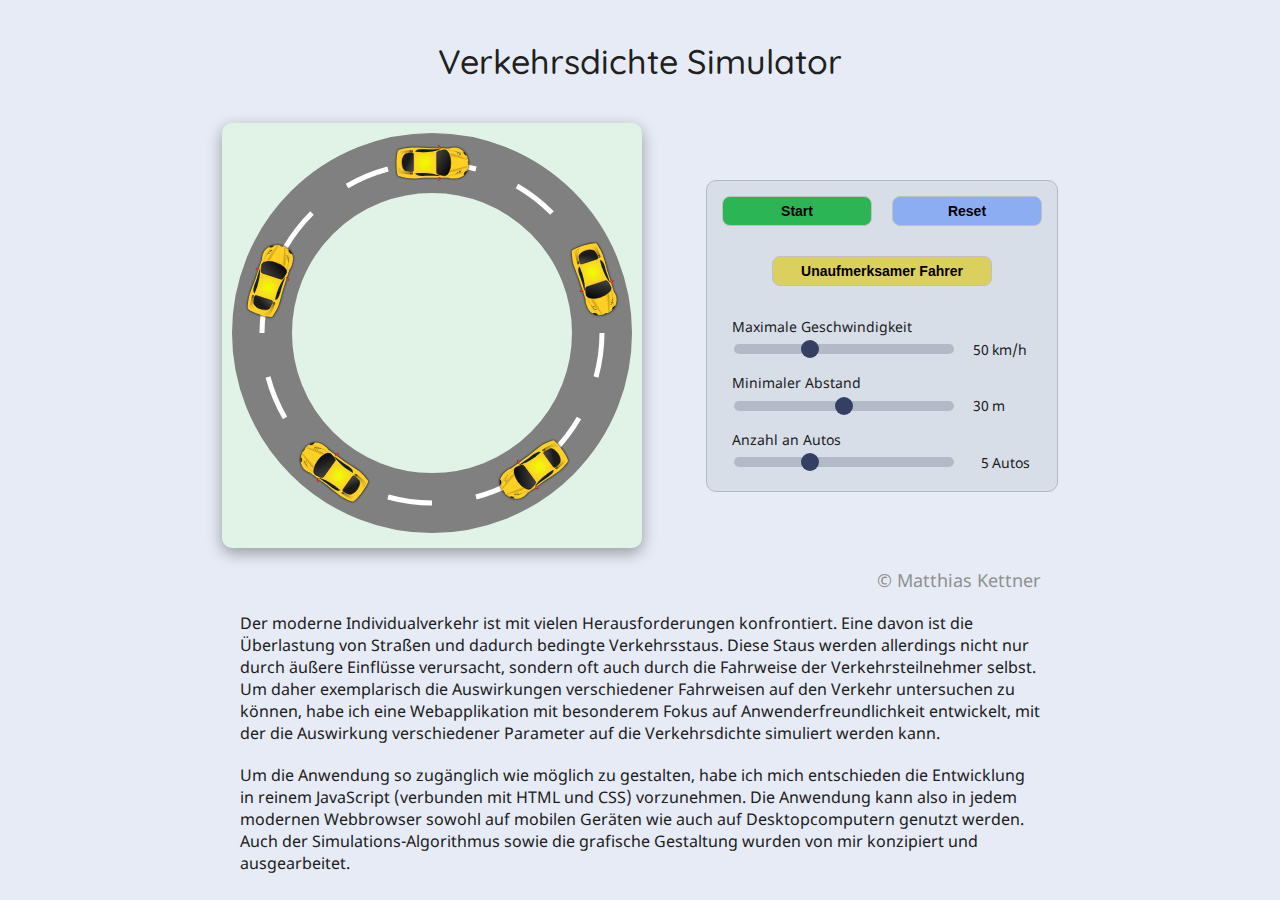
==== index.html @ f9bb2142 "First version for public website" ====
<!DOCTYPE html>
<html lang="de">
<head>
    <meta charset="UTF-8">
    <meta name="robots" content="noindex">
    <meta name="viewport" content="width=device-width, initial-scale=1.0">
    <title>Verkehrsdichte Simulator</title>
    <link rel="stylesheet" type="text/css" href="style.css">
    <meta name="description" content="Webapplikation zur Simulation der Verkehrsdichte">
    <link rel="shortcut icon" href="icons/favicon.ico">
    <link rel="icon" type="image/x-icon" href="icons/favicon.ico">
    <link rel="apple-touch-icon" sizes="57x57" href="icons/apple-icon-57x57.png">
    <link rel="apple-touch-icon" sizes="60x60" href="icons/apple-icon-60x60.png">
    <link rel="apple-touch-icon" sizes="72x72" href="icons/apple-icon-72x72.png">
    <link rel="apple-touch-icon" sizes="76x76" href="icons/apple-icon-76x76.png">
    <link rel="apple-touch-icon" sizes="114x114" href="icons/apple-icon-114x114.png">
    <link rel="apple-touch-icon" sizes="120x120" href="icons/apple-icon-120x120.png">
    <link rel="apple-touch-icon" sizes="144x144" href="icons/apple-icon-144x144.png">
    <link rel="apple-touch-icon" sizes="152x152" href="icons/apple-icon-152x152.png">
    <link rel="apple-touch-icon" sizes="180x180" href="icons/apple-icon-180x180.png">
    <link rel="icon" type="image/png" sizes="192x192"  href="icons/android-icon-192x192.png">
    <link rel="icon" type="image/png" sizes="32x32" href="icons/favicon-32x32.png">
    <link rel="icon" type="image/png" sizes="96x96" href="icons/favicon-96x96.png">
    <link rel="icon" type="image/png" sizes="16x16" href="icons/favicon-16x16.png">
    <meta name="msapplication-TileColor" content="#ffffff">
    <meta name="msapplication-TileImage" content="icons/ms-icon-144x144.png">
    <meta name="theme-color" content="#e6ebf5">
</head>
<body>
<main>
    <h1>Verkehrsdichte Simulator</h1>
    <div id="simulation-content">
    <div id="graphics-box">
    <div id="graphic-container">
        <svg width="400" height="400" id="road-graphic_large" xmlns="http://www.w3.org/2000/svg">
            <circle cx="200" cy="200" r="170" stroke="#808080" stroke-width="60" fill="none" />
            <path d="M 200 30 A 170 170 0  0 1 244 36" stroke="#ffffff" stroke-width="5" fill="none" />
            <path d="M 285 53 A 170 170 0  0 1 320 80" stroke="#ffffff" stroke-width="5" fill="none" />
            <path d="M 347 115 A 170 170 0  0 1 364 156" stroke="#ffffff" stroke-width="5" fill="none" />
            <path d="M 370 200 A 170 170 0  0 1 364 244" stroke="#ffffff" stroke-width="5" fill="none" />
            <path d="M 347 285 A 170 170 0  0 1 320 320" stroke="#ffffff" stroke-width="5" fill="none" />
            <path d="M 285 347 A 170 170 0  0 1 244 364" stroke="#ffffff" stroke-width="5" fill="none" />
            <path d="M 200 370 A 170 170 0  0 1 156 364" stroke="#ffffff" stroke-width="5" fill="none" />
            <path d="M 115 347 A 170 170 0  0 1 80 320" stroke="#ffffff" stroke-width="5" fill="none" />
            <path d="M 53 285 A 170 170 0  0 1 36 244" stroke="#ffffff" stroke-width="5" fill="none" />
            <path d="M 30 200 A 170 170 0  0 1 36 156" stroke="#ffffff" stroke-width="5" fill="none" />
            <path d="M 53 115 A 170 170 0  0 1 80 80" stroke="#ffffff" stroke-width="5" fill="none" />
            <path d="M 115 53 A 170 170 0  0 1 156 36" stroke="#ffffff" stroke-width="5" fill="none" />
        </svg>
        <svg width="340" height="340" id="road-graphic_small" xmlns="http://www.w3.org/2000/svg">
            <circle cx="170" cy="170" r="140" stroke="#808080" stroke-width="60" fill="none" />
            <path d="M 170 30 A 140 140 0  0 1 206 35" stroke="#ffffff" stroke-width="4" fill="none" />
            <path d="M 240 49 A 140 140 0  0 1 269 71" stroke="#ffffff" stroke-width="4" fill="none" />
            <path d="M 291 100 A 140 140 0  0 1 305 134" stroke="#ffffff" stroke-width="4" fill="none" />
            <path d="M 310 170 A 140 140 0  0 1 305 206" stroke="#ffffff" stroke-width="4" fill="none" />
            <path d="M 291 240 A 140 140 0  0 1 269 269" stroke="#ffffff" stroke-width="4" fill="none" />
            <path d="M 240 291 A 140 140 0  0 1 206 305" stroke="#ffffff" stroke-width="4" fill="none" />
            <path d="M 170 310 A 140 140 0  0 1 134 305" stroke="#ffffff" stroke-width="4" fill="none" />
            <path d="M 100 291 A 140 140 0  0 1 71 269" stroke="#ffffff" stroke-width="4" fill="none" />
            <path d="M 49 240 A 140 140 0  0 1 35 206" stroke="#ffffff" stroke-width="4" fill="none" />
            <path d="M 30 170 A 140 140 0  0 1 35 134" stroke="#ffffff" stroke-width="4" fill="none" />
            <path d="M 49 100 A 140 140 0  0 1 71 71" stroke="#ffffff" stroke-width="4" fill="none" />
            <path d="M 100 49 A 140 140 0  0 1 134 35" stroke="#ffffff" stroke-width="4" fill="none" />
        </svg>
        <img src="yellow_car.svg" height="0" class="car-graphic" alt="" />
        <img src="yellow_car.svg" height="0" class="car-graphic" alt="" />
        <img src="yellow_car.svg" height="0" class="car-graphic" alt="" />
        <img src="yellow_car.svg" height="0" class="car-graphic" alt="" />
        <img src="yellow_car.svg" height="0" class="car-graphic" alt="" />
        <img src="yellow_car.svg" height="0" class="car-graphic" alt="" />
        <img src="yellow_car.svg" height="0" class="car-graphic" alt="" />
    </div>
    </div>
    <div id="settings">
        <div id="start-reset-container">
            <button id="start-stop-button">Start</button>
            <button id="reset-button">Reset</button>
        </div>
        <button id="scenario-1">Unaufmerksamer Fahrer</button>
        <div class="slider-container">
            <label for="max-speed">Maximale Geschwindigkeit</label><br>
            <div class="slider-box">
                <input type="range" id="max-speed" min="10" max="130" step="10" value="50" />
                <span class="slider-value" id="max-speed-value">50</span>
                <span class="slider-unit">km/h</span>
            </div>
        </div>
        <div class="slider-container">
            <label for="min-distance">Minimaler Abstand</label><br>
            <div class="slider-box">
                <input type="range" id="min-distance" min="10" max="50" step="10" value="30" />
                <span class="slider-value" id="min-dist-value">30</span>
                <span class="slider-unit">m</span>
            </div>
        </div>
        <div class="slider-container">
            <label for="number-cars">Anzahl an Autos</label><br>
            <div class="slider-box">
                <input type="range" id="number-cars" min="4" max="7" step="1" value="5" />
                <span class="slider-value"  id="numb-cars-value">5</span>
                <span class="slider-unit">Autos</span>
            </div>
        </div>
    </div>
    </div>
    <div id="site-text">
        <h2>© Matthias Kettner</h2>
        <p>Der moderne Individualverkehr ist mit vielen Herausforderungen konfrontiert. Eine davon ist die Überlastung von Straßen und dadurch bedingte Verkehrsstaus. Diese Staus werden allerdings nicht nur durch äußere Einflüsse verursacht, sondern oft auch durch die Fahrweise der Verkehrsteilnehmer selbst. Um daher exemplarisch die Auswirkungen verschiedener Fahrweisen auf den Verkehr untersuchen zu können, habe ich eine Webapplikation mit besonderem Fokus auf Anwenderfreundlichkeit entwickelt, mit der die Auswirkung verschiedener Parameter auf die Verkehrsdichte simuliert werden kann.</p>
        <p>Um die Anwendung so zugänglich wie möglich zu gestalten, habe ich mich entschieden die Entwicklung in reinem JavaScript (verbunden mit HTML und CSS) vorzunehmen. Die Anwendung kann also in jedem modernen Webbrowser sowohl auf mobilen Geräten wie auch auf Desktopcomputern genutzt werden. Auch der Simulations-Algorithmus sowie die grafische Gestaltung wurden von mir konzipiert und ausgearbeitet.</p>
    </div>
    <script src="traffic_simulation.js" type="text/javascript"></script>
</main>
</body>
</html>
---- style.css ----
:root {
    --background-color: #e6ebf5;
    --graphics-background-color: #e1f2e6;
    --start-color: #2bb555;
    --stop-color: #f0796c;
    --reset-color: #8dadf2;
    --scenario-color: #dbcf5e;
}

@font-face {
    font-family: "Noto Sans";
    src: url(fonts/NotoSans-Regular.woff2);
    font-weight: normal;
    font-style: normal;
}

@font-face {
    font-family: "Noto Sans";
    src: url(fonts/NotoSans-Bold.woff2);
    font-weight: bold;
    font-style: normal;
}

@font-face {
    font-family: "Noto Sans";
    src: url(fonts/NotoSans-Italic.woff2);
    font-weight: normal;
    font-style: italic;
}

@font-face {
    font-family: "Noto Sans";
    src: url(fonts/NotoSans-BoldItalic.woff2);
    font-weight: bold;
    font-style: italic;
}

@font-face {
    font-family: "Quicksand";
    src: url(fonts/quicksand-400-normal.woff2);
    font-weight: normal;
    font-style: normal;
}

@font-face {
    font-family: "Quicksand";
    src: url(fonts/quicksand-500-normal.woff2);
    font-weight: 500;
    font-style: normal;
}

/*
@font-face {
    font-family: "Quicksand";
    src: url(fonts/quicksand-600-normal.woff2);
    font-weight: 600;
    font-style: normal;
}

@font-face {
    font-family: "Quicksand";
    src: url(fonts/quicksand-700-normal.woff2);
    font-weight: bold;
    font-style: normal;
}
*/

body, html {
    margin: 0;
    padding: 0;
    width: 100%;
    background-color: var(--background-color);
    font-family: "Noto Sans", Helvetica, sans-serif;
    font-size: 16px;
}

main {
    margin: 0 auto;
    padding: 0 15px;
    max-width: 900px;
}

h1 {
    width: 100%;
    margin: 0;
    padding: 40px 0;
    font-family: "Quicksand", Helvetica, sans-serif;
    text-align: center;
    font-size: 34px;
    font-weight: 500;
    color: #202020;
}

#simulation-content {
    width: 100%;
    margin: 0;
    padding: 0;
    display: flex;
    flex-direction: row;
    justify-content: space-around;
    align-items: center;
}

@media only screen and (max-width: 840px) {
    #simulation-content {
        height: 710px;
        display: flex;
        flex-direction: column;
        justify-content: space-between;
        align-items: center;
    }
}

#road-graphic_large {
    display: initial;
}

#road-graphic_small {
    display: none;
}

@media only screen and (max-width: 550px) {
    #road-graphic_large {
        display: none;
    }

    #road-graphic_small {
        display: initial;
    }
}

#graphics-box {
    background-color: var(--graphics-background-color);
    border-radius: 10px;
    box-shadow: 0 5px 15px rgba(0, 0, 0, 0.35);
    margin: 0;
    padding: 0;
}

#graphic-container {
    position: relative;
    margin: 10px;
    padding: 0;
}

#settings {
    margin: 0;
    padding: 15px;
    width: 320px;
    height: 280px;
    display: flex;
    flex-direction: column;
    justify-content: space-between;
    align-items: center;
    background-color: #d8dee8;
    border: 1px solid #b3bac7;
    border-radius: 10px;
    font-size: 14px;
    color: #202020;
}

#start-reset-container {
    margin: 0;
    padding: 0;
    width: 100%;
    display: flex;
    flex-direction: row;
    justify-content: space-between;
}

#start-stop-button, #reset-button, #scenario-1 {
    margin-bottom: 20px;
    width: 150px;
    height: 30px;
    border: 1px solid #c0c0c0;
    border-radius: 8px;
    font-size: 14px;
    color: #000000;
    font-weight: bold;
    cursor: pointer;
}

#start-stop-button:active, #reset-button:active, #scenario-1:active {
    border: 1px solid #202020;
}

#start-stop-button {
    background-color: var(--start-color);
}

#reset-button {
    background-color: var(--reset-color);
}

#scenario-1 {
    width: 220px;
    background-color: var(--scenario-color);
}

.slider-container {
    margin: 0;
    padding: 0;
    width: 300px;
}

.slider-box {
    width: 100%;
    margin: 4px 0;
    padding: 0;
    display: flex;
    flex-direction: row;
    justify-content: space-between;
    align-items: center;
}

.slider-unit {
    width: 40px;
    text-align: left;
}

.slider-value {
    width: 30px;
    text-align: right;
}

#settings input[type=range] {
    -webkit-appearance: none;
    appearance: none;
    width: 220px;
    height: 10px;
    background: #b3bac7;
    outline: none;
    border-radius: 5px;
    cursor: pointer;
}

#settings input[type=range]:disabled {
    cursor: initial;
}

#settings input[type=range]::-webkit-slider-thumb {
    -webkit-appearance: none;
    appearance: none;
    width: 18px;
    height: 18px;
    border: 0;
    border-radius: 50%;
    background: #343f63;
    cursor: pointer;
}

#settings input[type=range]:disabled::-webkit-slider-thumb {
    background: #b3bac7;
    cursor: initial;
}

#settings input[type=range]::-moz-range-thumb {
    width: 18px;
    height: 18px;
    border: 0;
    border-radius: 50%;
    background: #343f63;
    cursor: pointer;
}

#settings input[type=range]:disabled::-moz-range-thumb {
    background: #b3bac7;
    cursor: initial;
}

#road-graphic {
    margin: 0;
    position: relative;
    left: 0;
    top: 0;
}

.car-graphic {
    margin: 0;
    position: absolute;
    left: 157px;
    top: 10px;
    /* transition: left 0.025s linear, top 0.025s linear, rotate 0.025s linear; */
}

#site-text {
    margin: 0 auto;
    padding: 0;
    max-width: 800px;
}

#site-text h2 {
    margin: 0;
    padding: 20px 0;
    width: 100%;
    text-align: right;
    font-size: 18px;
    font-weight: normal;
    font-style: normal;
    color: #909090;
}

#site-text p {
    margin: 0 0 20px 0;
    padding: 0;
    width: 100%;
    text-align: left;
    font-size: 16px;
    font-weight: normal;
    font-style: normal;
    color: #202020;
}
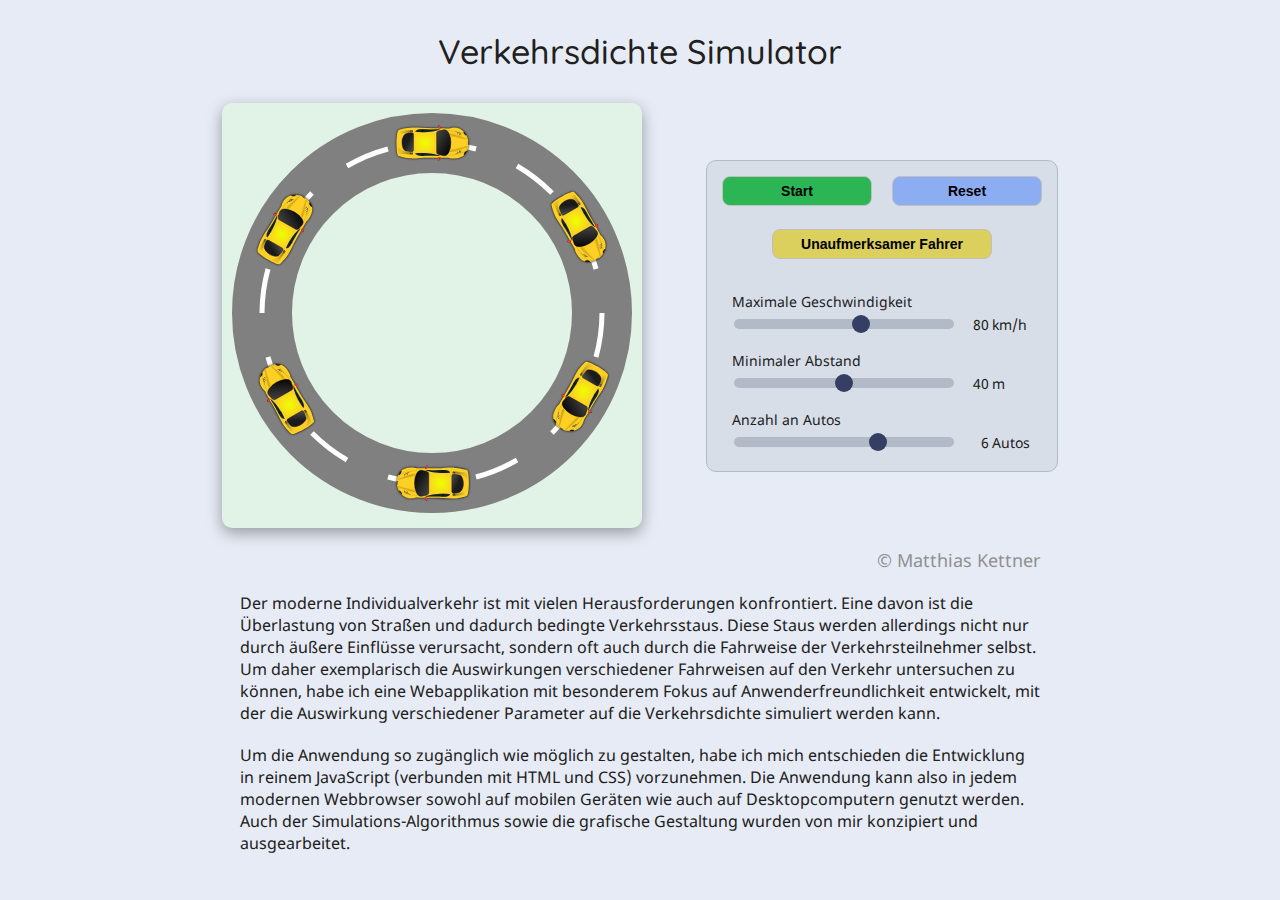
==== commit e7e467b6: "Second version for public website" ====
--- a/index.html
+++ b/index.html
@@ -80,24 +80,24 @@
         <div class="slider-container">
             <label for="max-speed">Maximale Geschwindigkeit</label><br>
             <div class="slider-box">
-                <input type="range" id="max-speed" min="10" max="130" step="10" value="50" />
-                <span class="slider-value" id="max-speed-value">50</span>
+                <input type="range" id="max-speed" min="10" max="130" step="10" value="80" />
+                <span class="slider-value" id="max-speed-value">80</span>
                 <span class="slider-unit">km/h</span>
             </div>
         </div>
         <div class="slider-container">
             <label for="min-distance">Minimaler Abstand</label><br>
             <div class="slider-box">
-                <input type="range" id="min-distance" min="10" max="50" step="10" value="30" />
-                <span class="slider-value" id="min-dist-value">30</span>
+                <input type="range" id="min-distance" min="20" max="60" step="20" value="40" />
+                <span class="slider-value" id="min-dist-value">40</span>
                 <span class="slider-unit">m</span>
             </div>
         </div>
         <div class="slider-container">
             <label for="number-cars">Anzahl an Autos</label><br>
             <div class="slider-box">
-                <input type="range" id="number-cars" min="4" max="7" step="1" value="5" />
-                <span class="slider-value"  id="numb-cars-value">5</span>
+                <input type="range" id="number-cars" min="4" max="7" step="1" value="6" />
+                <span class="slider-value"  id="numb-cars-value">6</span>
                 <span class="slider-unit">Autos</span>
             </div>
         </div>
--- a/style.css
+++ b/style.css
@@ -76,14 +76,14 @@
 
 main {
     margin: 0 auto;
-    padding: 0 15px;
+    padding: 0 15px 20px 15px;
     max-width: 900px;
 }
 
 h1 {
     width: 100%;
     margin: 0;
-    padding: 40px 0;
+    padding: 30px 0;
     font-family: "Quicksand", Helvetica, sans-serif;
     text-align: center;
     font-size: 34px;
@@ -169,7 +169,6 @@
 }
 
 #start-stop-button, #reset-button, #scenario-1 {
-    margin-bottom: 20px;
     width: 150px;
     height: 30px;
     border: 1px solid #c0c0c0;
@@ -178,6 +177,14 @@
     color: #000000;
     font-weight: bold;
     cursor: pointer;
+}
+
+#start-stop-button, #reset-button {
+    margin-bottom: 10px;
+}
+
+#scenario-1 {
+    margin-bottom: 20px;
 }
 
 #start-stop-button:active, #reset-button:active, #scenario-1:active {
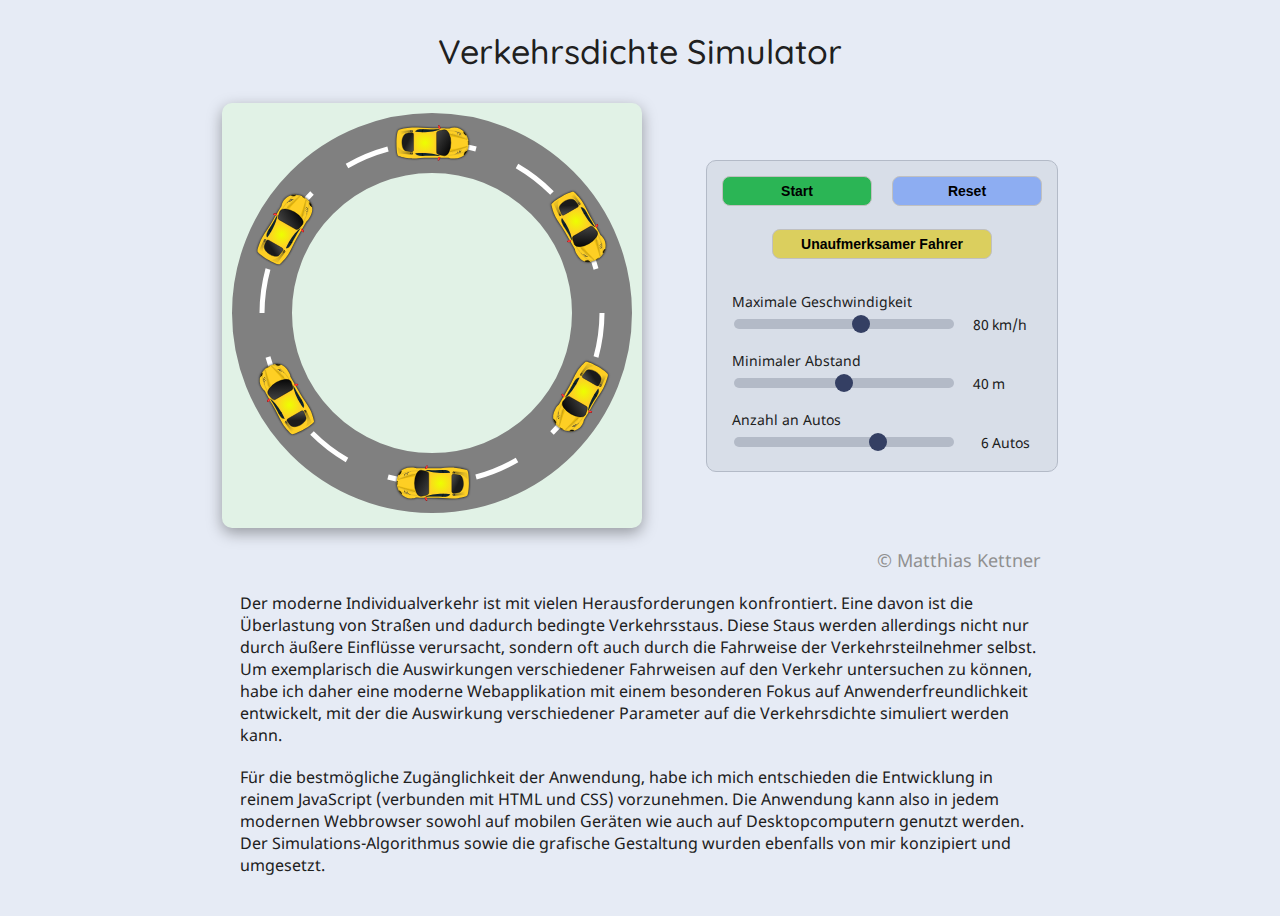
==== commit 2273585b: "Third version for public website with improved text" ====
--- a/index.html
+++ b/index.html
@@ -105,8 +105,8 @@
     </div>
     <div id="site-text">
         <h2>© Matthias Kettner</h2>
-        <p>Der moderne Individualverkehr ist mit vielen Herausforderungen konfrontiert. Eine davon ist die Überlastung von Straßen und dadurch bedingte Verkehrsstaus. Diese Staus werden allerdings nicht nur durch äußere Einflüsse verursacht, sondern oft auch durch die Fahrweise der Verkehrsteilnehmer selbst. Um daher exemplarisch die Auswirkungen verschiedener Fahrweisen auf den Verkehr untersuchen zu können, habe ich eine Webapplikation mit besonderem Fokus auf Anwenderfreundlichkeit entwickelt, mit der die Auswirkung verschiedener Parameter auf die Verkehrsdichte simuliert werden kann.</p>
-        <p>Um die Anwendung so zugänglich wie möglich zu gestalten, habe ich mich entschieden die Entwicklung in reinem JavaScript (verbunden mit HTML und CSS) vorzunehmen. Die Anwendung kann also in jedem modernen Webbrowser sowohl auf mobilen Geräten wie auch auf Desktopcomputern genutzt werden. Auch der Simulations-Algorithmus sowie die grafische Gestaltung wurden von mir konzipiert und ausgearbeitet.</p>
+        <p>Der moderne Individualverkehr ist mit vielen Herausforderungen konfrontiert. Eine davon ist die Überlastung von Straßen und dadurch bedingte Verkehrsstaus. Diese Staus werden allerdings nicht nur durch äußere Einflüsse verursacht, sondern oft auch durch die Fahrweise der Verkehrsteilnehmer selbst. Um exemplarisch die Auswirkungen verschiedener Fahrweisen auf den Verkehr untersuchen zu können, habe ich daher eine moderne Webapplikation mit einem besonderen Fokus auf Anwenderfreundlichkeit entwickelt, mit der die Auswirkung verschiedener Parameter auf die Verkehrsdichte simuliert werden kann.</p>
+        <p>Für die bestmögliche Zugänglichkeit der Anwendung, habe ich mich entschieden die Entwicklung in reinem JavaScript (verbunden mit HTML und CSS) vorzunehmen. Die Anwendung kann also in jedem modernen Webbrowser sowohl auf mobilen Geräten wie auch auf Desktopcomputern genutzt werden. Der Simulations-Algorithmus sowie die grafische Gestaltung wurden ebenfalls von mir konzipiert und umgesetzt.</p>
     </div>
     <script src="traffic_simulation.js" type="text/javascript"></script>
 </main>
